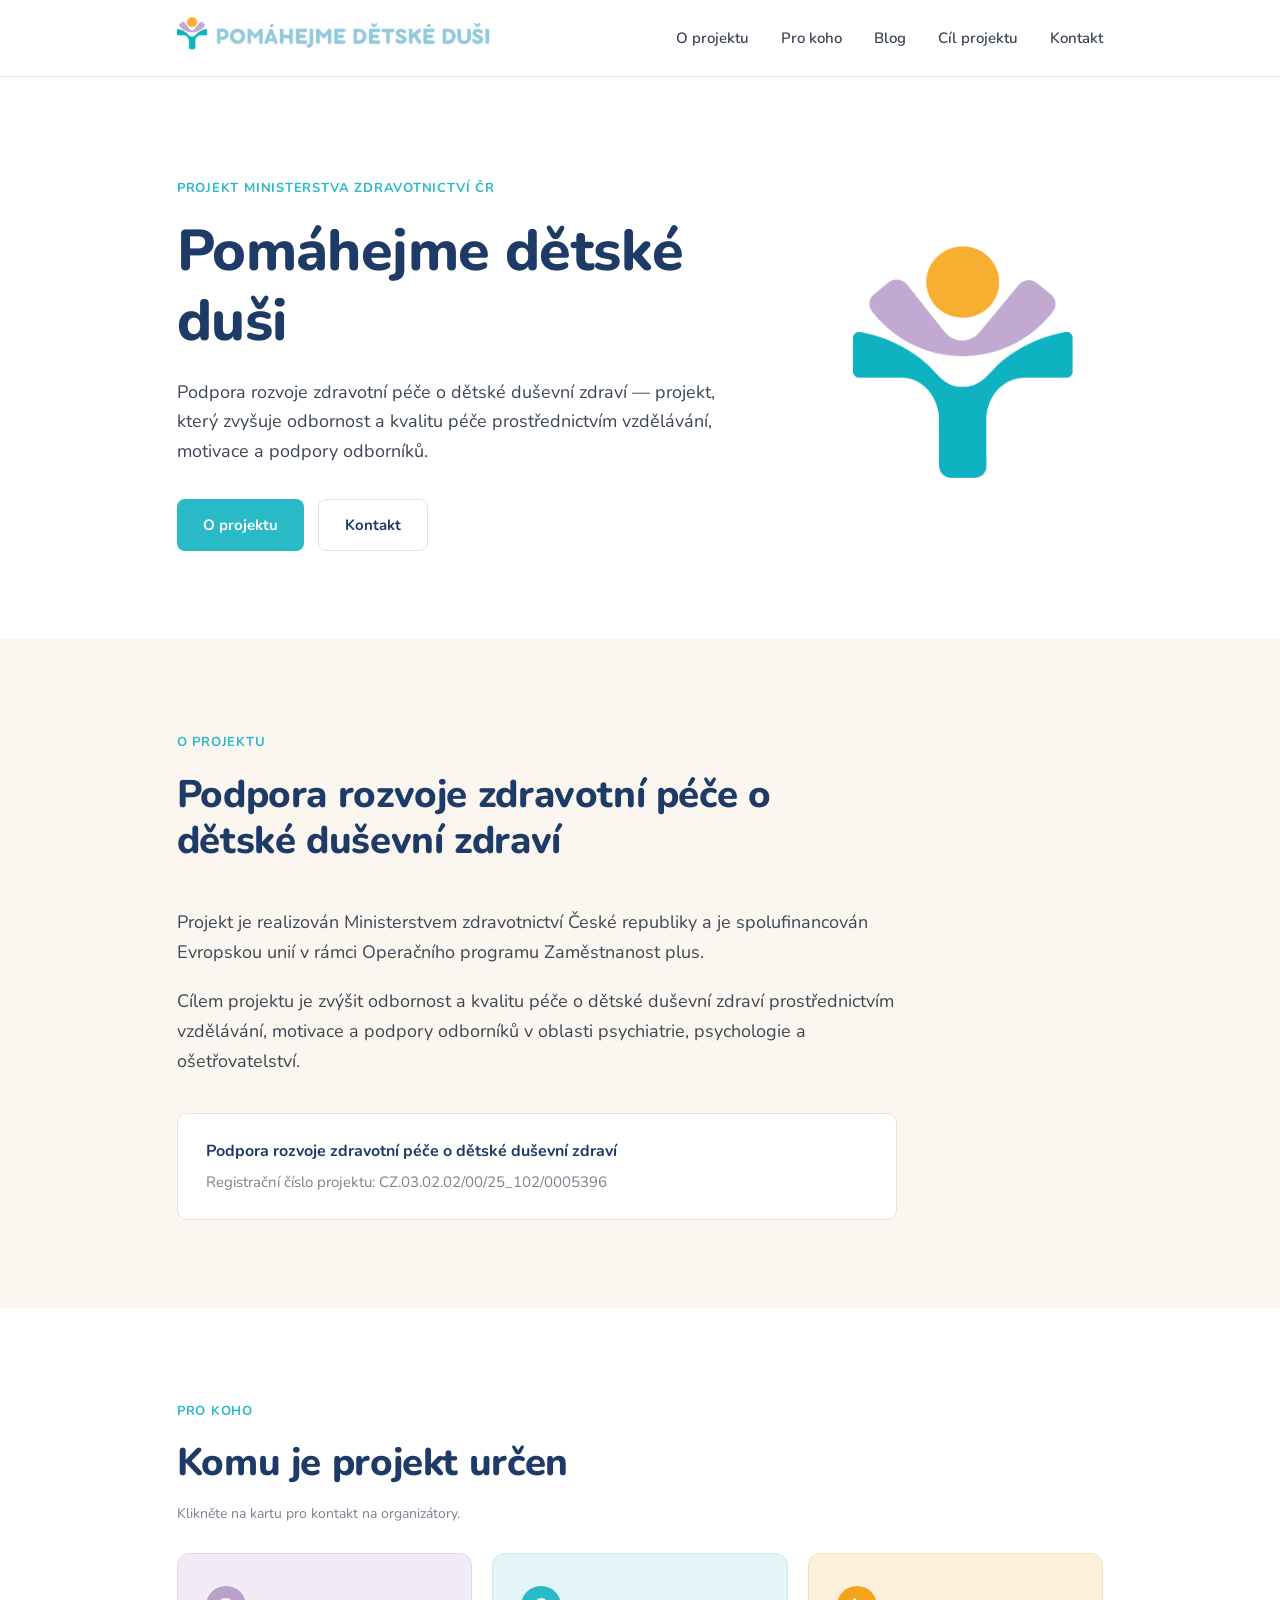
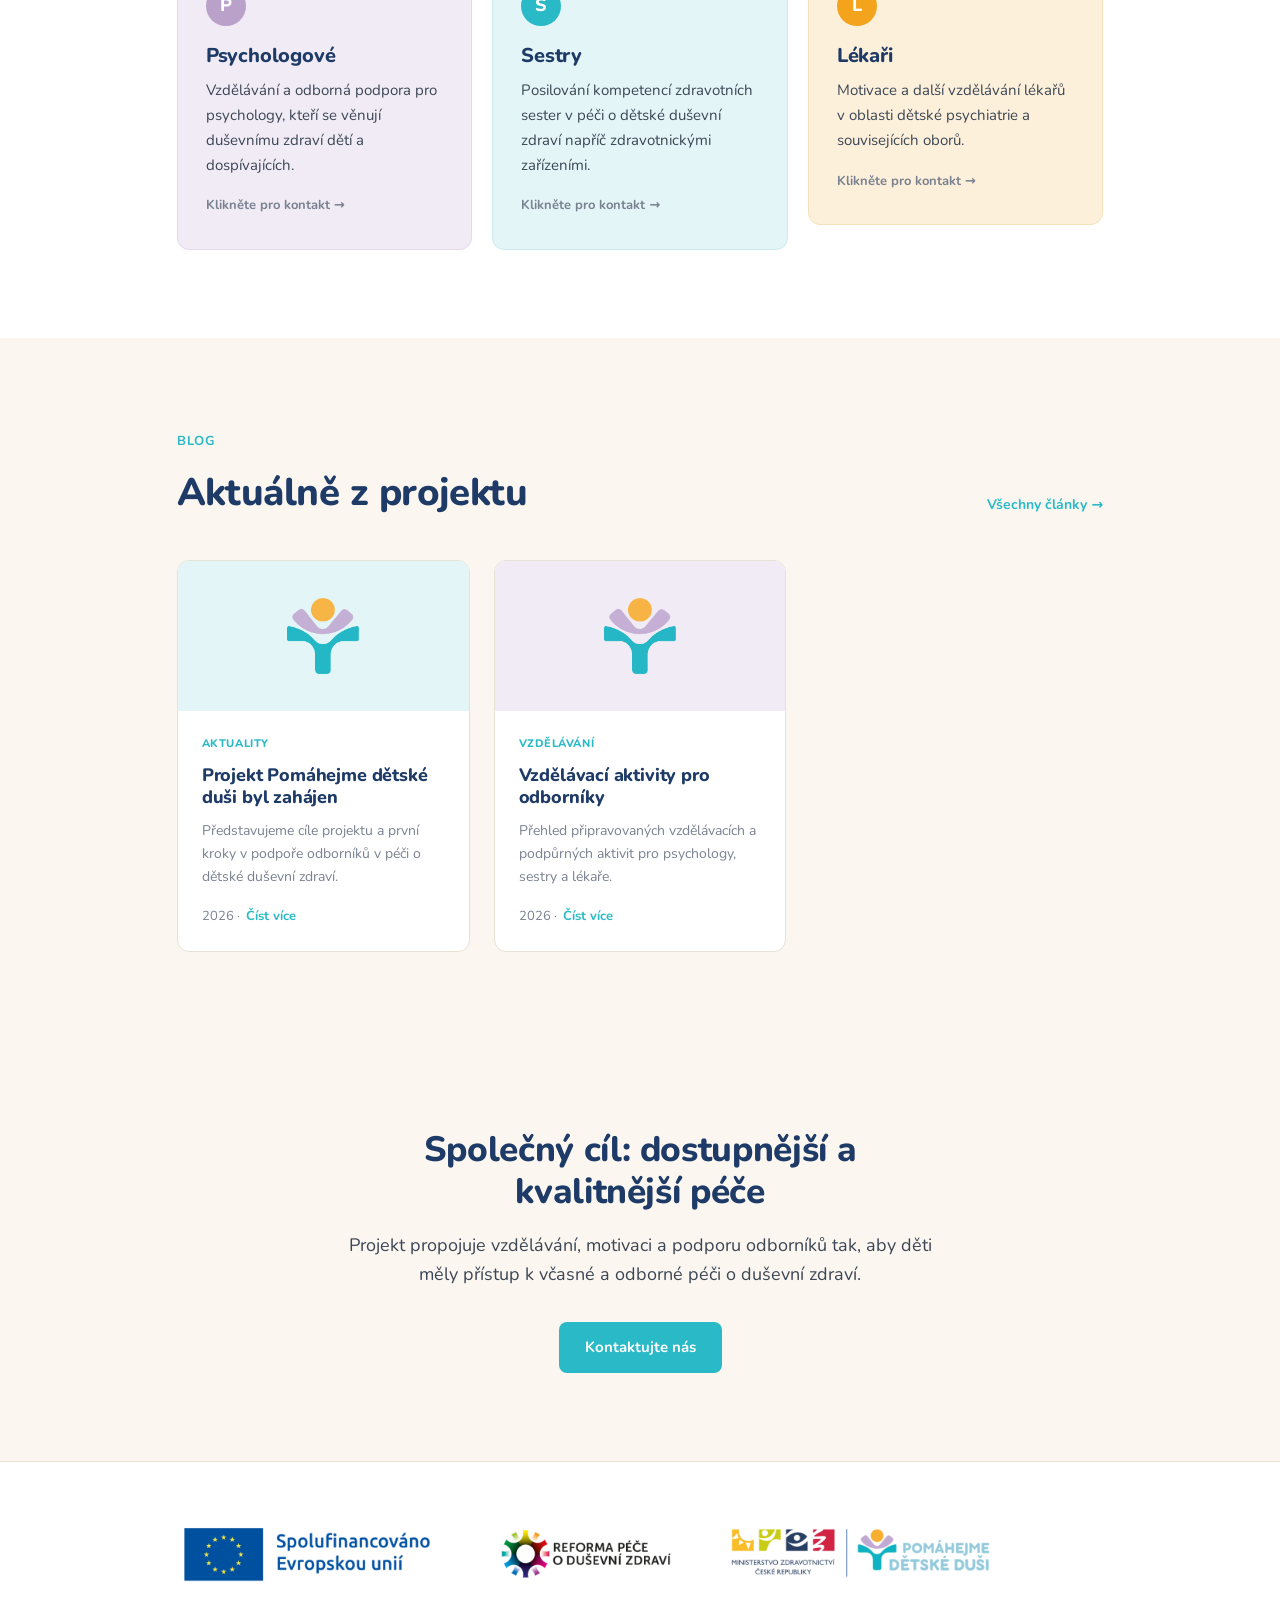
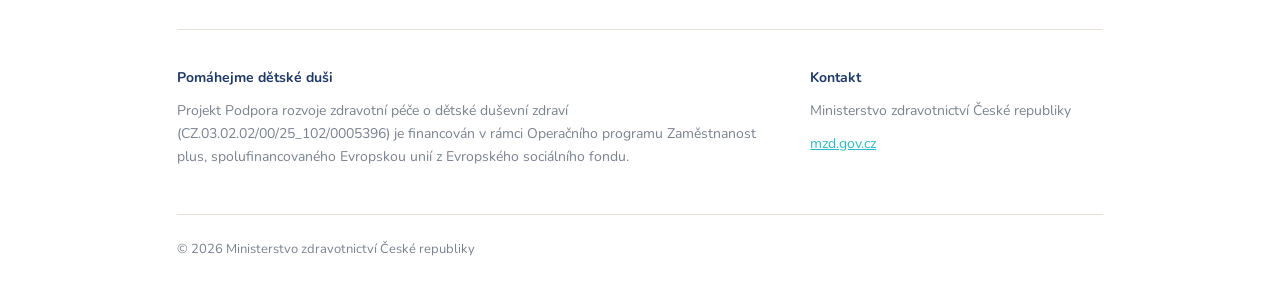
==== index.html @ 215daaee "Add files via upload" ====
<!DOCTYPE html>
<html lang="cs">
<head>
  <meta charset="UTF-8" />
  <meta name="viewport" content="width=device-width, initial-scale=1.0" />
  <title>Pomáhejme dětské duši — Podpora rozvoje zdravotní péče o dětské duševní zdraví</title>
  <meta name="description" content="Projekt Ministerstva zdravotnictví ČR zaměřený na zvýšení odbornosti a kvality péče o dětské duševní zdraví prostřednictvím vzdělávání, motivace a podpory odborníků." />
  <link href="https://fonts.googleapis.com/css2?family=Nunito:wght@400;500;600;700;800&display=swap" rel="stylesheet" />
  <link rel="stylesheet" href="styles.css" />
</head>
<body>

<!-- ── NAV ─────────────────────────────────── -->
<nav>
  <div class="wrap nav-inner">
    <a class="brand" href="#">
      <img class="brand-logo brand-long" src="assets/logo-long.png" alt="Pomáhejme dětské duši" />
      <img class="brand-logo brand-symbol" src="assets/logo-symbol.png" alt="Pomáhejme dětské duši" />
    </a>
    <ul class="nav-links">
      <li><a href="#o-projektu">O projektu</a></li>
      <li><a href="#pro-koho">Pro koho</a></li>
      <li><a href="#blog">Blog</a></li>
      <li><a href="#cil">Cíl projektu</a></li>
      <li><a href="#kontakt">Kontakt</a></li>
    </ul>
  </div>
</nav>

<!-- ── HERO ─────────────────────────────────── -->
<header class="hero">
  <div class="wrap hero-grid">
    <div>
      <span class="kicker">Projekt Ministerstva zdravotnictví ČR</span>
      <h1>Pomáhejme dětské duši</h1>
      <p>
        Podpora rozvoje zdravotní péče o dětské duševní zdraví — projekt,
        který zvyšuje odbornost a kvalitu péče prostřednictvím vzdělávání,
        motivace a podpory odborníků.
      </p>
      <div class="actions">
        <a href="#o-projektu" class="btn btn-primary">O projektu</a>
        <a href="#kontakt" class="btn btn-ghost">Kontakt</a>
      </div>
    </div>
    <div class="hero-mark">
      <img class="hero-logo" src="assets/logo-symbol.png" alt="Pomáhejme dětské duši" />
    </div>
  </div>
</header>

<!-- ── O PROJEKTU ─────────────────────────────────── -->
<section class="about" id="o-projektu">
  <div class="wrap">
    <div class="section-head">
      <span class="kicker">O projektu</span>
      <h2>Podpora rozvoje zdravotní péče o dětské duševní zdraví</h2>
    </div>
    <div class="about-text">
      <p>
        Projekt je realizován Ministerstvem zdravotnictví České republiky
        a je spolufinancován Evropskou unií v rámci Operačního programu
        Zaměstnanost plus.
      </p>
      <p>
        Cílem projektu je zvýšit odbornost a kvalitu péče o dětské duševní
        zdraví prostřednictvím vzdělávání, motivace a podpory odborníků
        v oblasti psychiatrie, psychologie a ošetřovatelství.
      </p>
      <div class="project-meta">
        <strong>Podpora rozvoje zdravotní péče o dětské duševní zdraví</strong>
        Registrační číslo projektu: CZ.03.02.02/00/25_102/0005396
      </div>
    </div>
  </div>
</section>

<!-- ── PRO KOHO ─────────────────────────────────── -->
<section id="pro-koho">
  <div class="wrap">
    <div class="section-head">
      <span class="kicker">Pro koho</span>
      <h2>Komu je projekt určen</h2>
    </div>
    <p class="groups-intro">Klikněte na kartu pro kontakt na organizátory.</p>
    <div class="groups-grid">
      <div class="group-card g-lav" role="button" tabindex="0" aria-pressed="false" aria-label="Psychologové — otočit pro kontakt">
        <div class="flip-inner">
          <div class="flip-face flip-front">
            <div class="group-tag"><span>P</span></div>
            <h3>Psychologové</h3>
            <p>
              Vzdělávání a odborná podpora pro psychology, kteří se věnují
              duševnímu zdraví dětí a dospívajících.
            </p>
            <span class="flip-hint">Klikněte pro kontakt →</span>
          </div>
          <div class="flip-face flip-back">
            <h3>Máte zájem se zapojit?</h3>
            <p>Ozvěte se organizátorům projektu — rádi vám poradíme.</p>
            <a class="btn btn-primary" href="#kontakt">Kontaktovat organizátory</a>
          </div>
        </div>
      </div>
      <div class="group-card g-pet" role="button" tabindex="0" aria-pressed="false" aria-label="Sestry — otočit pro kontakt">
        <div class="flip-inner">
          <div class="flip-face flip-front">
            <div class="group-tag"><span>S</span></div>
            <h3>Sestry</h3>
            <p>
              Posilování kompetencí zdravotních sester v péči o dětské
              duševní zdraví napříč zdravotnickými zařízeními.
            </p>
            <span class="flip-hint">Klikněte pro kontakt →</span>
          </div>
          <div class="flip-face flip-back">
            <h3>Máte zájem se zapojit?</h3>
            <p>Ozvěte se organizátorům projektu — rádi vám poradíme.</p>
            <a class="btn btn-primary" href="#kontakt">Kontaktovat organizátory</a>
          </div>
        </div>
      </div>
      <div class="group-card g-sun" role="button" tabindex="0" aria-pressed="false" aria-label="Lékaři — otočit pro kontakt">
        <div class="flip-inner">
          <div class="flip-face flip-front">
            <div class="group-tag"><span>L</span></div>
            <h3>Lékaři</h3>
            <p>
              Motivace a další vzdělávání lékařů v oblasti dětské
              psychiatrie a souvisejících oborů.
            </p>
            <span class="flip-hint">Klikněte pro kontakt →</span>
          </div>
          <div class="flip-face flip-back">
            <h3>Máte zájem se zapojit?</h3>
            <p>Ozvěte se organizátorům projektu — rádi vám poradíme.</p>
            <a class="btn btn-primary" href="#kontakt">Kontaktovat organizátory</a>
          </div>
        </div>
      </div>
    </div>
  </div>
</section>

<!-- ── BLOG ─────────────────────────────────── -->
<section class="blog" id="blog">
  <div class="wrap">
    <div class="blog-head">
      <div class="section-head">
        <span class="kicker">Blog</span>
        <h2>Aktuálně z projektu</h2>
      </div>
      <a class="blog-all" href="blog.html">Všechny články →</a>
    </div>
    <div class="blog-grid">

      <a class="article" href="blog.html">
        <div class="article-thumb t-pet">
          <img src="assets/logo-symbol.png" alt="" />
        </div>
        <div class="article-body">
          <span class="article-cat">Aktuality</span>
          <h3>Projekt Pomáhejme dětské duši byl zahájen</h3>
          <p>Představujeme cíle projektu a první kroky v podpoře odborníků v péči o dětské duševní zdraví.</p>
          <span class="article-meta">2026 · <span class="article-more">Číst více</span></span>
        </div>
      </a>

      <a class="article" href="blog.html">
        <div class="article-thumb t-lav">
          <img src="assets/logo-symbol.png" alt="" />
        </div>
        <div class="article-body">
          <span class="article-cat">Vzdělávání</span>
          <h3>Vzdělávací aktivity pro odborníky</h3>
          <p>Přehled připravovaných vzdělávacích a podpůrných aktivit pro psychology, sestry a lékaře.</p>
          <span class="article-meta">2026 · <span class="article-more">Číst více</span></span>
        </div>
      </a>

    </div>
  </div>
</section>

<!-- ── CÍL ─────────────────────────────────── -->
<section class="goal" id="cil">
  <div class="wrap goal-inner">
    <h2>Společný cíl: dostupnější a kvalitnější péče</h2>
    <p>
      Projekt propojuje vzdělávání, motivaci a podporu odborníků tak, aby
      děti měly přístup k včasné a odborné péči o duševní zdraví.
    </p>
    <a href="#kontakt" class="btn btn-primary">Kontaktujte nás</a>
  </div>
</section>

<!-- ── FOOTER / POVINNÁ PUBLICITA ─────────────────────────────── -->
<footer id="kontakt">
  <div class="wrap">

    <div class="logo-bar">
      <!-- Oficiální logolišta povinné publicity:
           Spolufinancováno Evropskou unií · Reforma péče o duševní zdraví ·
           Ministerstvo zdravotnictví ČR · Pomáhejme dětské duši -->
      <img src="assets/lista.png"
           alt="Spolufinancováno Evropskou unií · Reforma péče o duševní zdraví · Ministerstvo zdravotnictví České republiky · Pomáhejme dětské duši" />
    </div>

    <div class="footer-cols">
      <div>
        <p><strong>Pomáhejme dětské duši</strong></p>
        <p>
          Projekt Podpora rozvoje zdravotní péče o dětské duševní zdraví
          (CZ.03.02.02/00/25_102/0005396) je financován v rámci Operačního
          programu Zaměstnanost plus, spolufinancovaného Evropskou unií
          z Evropského sociálního fondu.
        </p>
      </div>
      <div>
        <p><strong>Kontakt</strong></p>
        <p>Ministerstvo zdravotnictví České republiky</p>
        <p><a href="https://mzd.gov.cz">mzd.gov.cz</a></p>
      </div>
    </div>

    <div class="footer-bottom">
      © 2026 Ministerstvo zdravotnictví České republiky
    </div>

  </div>
</footer>

<script>
  document.querySelectorAll('.group-card').forEach(function (card) {
    function toggle() {
      var flipped = card.classList.toggle('is-flipped');
      card.setAttribute('aria-pressed', flipped ? 'true' : 'false');
    }
    card.addEventListener('click', function (e) {
      if (e.target.closest('a')) return; // nech odkaz fungovat bez otočení
      toggle();
    });
    card.addEventListener('keydown', function (e) {
      if (e.key === 'Enter' || e.key === ' ') { e.preventDefault(); toggle(); }
    });
  });
</script>

</body>
</html>
---- styles.css ----
/* Barevnost dle logomanuálu projektu Pomáhejme dětské duši */
:root {
  --petrol:      #2AB9C7;  /* RGB 42/185/199 — sestry */
  --petrol-soft: #E3F5F7;
  --lavender:    #B9A1C9;  /* RGB 185/161/201 — psychologové */
  --lavender-soft:#F0EBF4;
  --sun:         #F4A41C;  /* slunce / lékaři */
  --sun-soft:    #FDF0DA;
  --navy:        #1E3A66;  /* nadpisy dle manuálu */
  --text:        #3C4655;
  --text-soft:   #7A8190;
  --cream:       #FBF7F0;
  --white:       #FFFFFF;
  --line:        #E8E2D6;
}

*, *::before, *::after { margin: 0; padding: 0; box-sizing: border-box; }
html { scroll-behavior: smooth; }

body {
  font-family: 'Nunito', system-ui, -apple-system, sans-serif;
  background: var(--white);
  color: var(--text);
  line-height: 1.65;
  font-size: 17px;
  -webkit-font-smoothing: antialiased;
}

h1, h2, h3 { color: var(--navy); line-height: 1.2; letter-spacing: -0.01em; }

.wrap { max-width: 1080px; margin: 0 auto; padding: 0 6%; }
section { padding: 88px 0; }

a { color: var(--petrol); }

/* Logo — oficiální artwork projektu (transparentní PNG v /assets) */
img { display: block; }

/* ───────── NAV ───────── */
nav {
  position: sticky; top: 0; z-index: 50;
  background: rgba(255,255,255,0.95);
  backdrop-filter: blur(8px);
  border-bottom: 1px solid var(--line);
}
.nav-inner {
  display: flex; align-items: center; justify-content: space-between;
  height: 76px;
}
.brand { display: flex; align-items: center; text-decoration: none; }
.brand-logo { height: 42px; width: auto; }
.brand-symbol { display: none; }
.nav-links { display: flex; align-items: center; gap: 32px; list-style: none; }
.nav-links a {
  text-decoration: none; font-size: 15px; font-weight: 600;
  color: var(--text); transition: color 0.15s; white-space: nowrap;
}
.nav-links a:hover { color: var(--petrol); }
.nav-links a.is-active { color: var(--petrol); }

/* ───────── HERO ───────── */
.hero { padding: 96px 0 88px; }
.hero-grid {
  display: grid; grid-template-columns: 1fr 280px;
  gap: 64px; align-items: center;
}
.kicker {
  display: inline-block; font-size: 13px; font-weight: 700;
  letter-spacing: 0.06em; text-transform: uppercase;
  color: var(--petrol); margin-bottom: 18px;
}
.hero h1 {
  font-size: clamp(2.4rem, 5vw, 3.6rem);
  font-weight: 800; margin-bottom: 22px;
}
.hero p {
  font-size: 18px; color: var(--text);
  max-width: 560px; margin-bottom: 32px;
}
.actions { display: flex; gap: 14px; flex-wrap: wrap; }
.btn {
  display: inline-flex; align-items: center; gap: 8px;
  padding: 13px 26px; border-radius: 8px;
  font-size: 15px; font-weight: 700; text-decoration: none;
  transition: background 0.15s, border-color 0.15s, color 0.15s;
}
.btn-primary { background: var(--petrol); color: var(--white); }
.btn-primary:hover { background: #21A2AF; }
.btn-ghost { border: 1.5px solid var(--line); color: var(--navy); }
.btn-ghost:hover { border-color: var(--petrol); color: var(--petrol); }
.hero-mark { display: flex; justify-content: center; }
.hero-logo { width: 220px; height: auto; }

/* ───────── O PROJEKTU ───────── */
.about { background: var(--cream); }
.section-head { max-width: 640px; margin-bottom: 44px; }
.section-head .kicker { color: var(--petrol); }
.section-head h2 { font-size: clamp(1.8rem, 3.4vw, 2.4rem); font-weight: 800; }
.about-text { max-width: 720px; }
.about-text p { margin-bottom: 20px; font-size: 18px; }
.project-meta {
  margin-top: 36px; padding: 24px 28px;
  background: var(--white); border: 1px solid var(--line);
  border-radius: 10px; font-size: 15px; color: var(--text-soft);
}
.project-meta strong { color: var(--navy); display: block; margin-bottom: 6px; font-size: 16px; }

/* ───────── PRO KOHO (otáčecí karty) ───────── */
.groups-grid {
  display: grid; grid-template-columns: repeat(3, 1fr); gap: 20px;
}
.group-card {
  perspective: 1200px; cursor: pointer;
  border-radius: 12px; outline: none;
}
.group-card:focus-visible { box-shadow: 0 0 0 3px rgba(42,185,199,0.55); }
.flip-inner {
  display: grid; transform-style: preserve-3d;
  transition: transform 0.55s cubic-bezier(.2,.75,.25,1);
}
.group-card.is-flipped .flip-inner { transform: rotateY(180deg); }
.flip-face {
  grid-area: 1 / 1; border-radius: 12px;
  padding: 32px 28px; border: 1px solid var(--line);
  display: flex; flex-direction: column;
  backface-visibility: hidden; -webkit-backface-visibility: hidden;
}
.flip-back { transform: rotateY(180deg); justify-content: center; gap: 14px; }
.g-lav .flip-face { background: var(--lavender-soft); border-color: #E3D8EC; }
.g-pet .flip-face { background: var(--petrol-soft);   border-color: #CDEBEF; }
.g-sun .flip-face { background: var(--sun-soft);       border-color: #F6E0BC; }
.group-tag {
  width: 40px; height: 40px; border-radius: 50%;
  display: flex; align-items: center; justify-content: center;
  margin-bottom: 18px;
}
.g-lav .group-tag { background: var(--lavender); }
.g-pet .group-tag { background: var(--petrol); }
.g-sun .group-tag { background: var(--sun); }
.group-tag span { color: var(--white); font-weight: 800; font-size: 18px; }
.group-card h3 { font-size: 20px; font-weight: 800; margin-bottom: 10px; }
.group-card p { font-size: 15px; color: var(--text); }
.flip-hint {
  margin-top: auto; padding-top: 18px;
  font-size: 13px; font-weight: 700; color: var(--text-soft);
}
.flip-back p { margin-bottom: 4px; }
.flip-back .btn { align-self: flex-start; }
.groups-intro { font-size: 14px; color: var(--text-soft); margin: -28px 0 28px; }
@media (prefers-reduced-motion: reduce) {
  .flip-inner { transition: none; }
}

/* ───────── BLOG ───────── */
.blog { background: var(--cream); }
.blog-head {
  display: flex; align-items: flex-end; justify-content: space-between;
  gap: 20px; flex-wrap: wrap; margin-bottom: 44px;
}
.blog-head .section-head { margin-bottom: 0; }
.blog-all {
  font-size: 14px; font-weight: 700; color: var(--petrol);
  text-decoration: none; white-space: nowrap;
}
.blog-all:hover { text-decoration: underline; }
.blog-grid {
  display: grid; gap: 24px;
  grid-template-columns: repeat(auto-fill, minmax(290px, 1fr));
}
.article {
  display: flex; flex-direction: column;
  background: var(--white); border: 1px solid var(--line);
  border-radius: 12px; overflow: hidden;
  text-decoration: none; color: inherit;
  transition: transform 0.18s, box-shadow 0.18s;
}
.article:hover { transform: translateY(-4px); box-shadow: 0 12px 30px rgba(30,58,102,0.10); }
.article-thumb {
  height: 150px; display: flex; align-items: center; justify-content: center;
}
.article-thumb.t-lav { background: var(--lavender-soft); }
.article-thumb.t-pet { background: var(--petrol-soft); }
.article-thumb.t-sun { background: var(--sun-soft); }
.article-thumb img { height: 76px; width: auto; opacity: 0.9; }
.article-body { padding: 24px; display: flex; flex-direction: column; flex: 1; }
.article-cat {
  align-self: flex-start; font-size: 11px; font-weight: 800;
  letter-spacing: 0.05em; text-transform: uppercase;
  color: var(--petrol); margin-bottom: 12px;
}
.article h3 { font-size: 18px; font-weight: 800; margin-bottom: 10px; }
.article p { font-size: 14px; color: var(--text-soft); margin-bottom: 18px; }
.article-meta {
  margin-top: auto; font-size: 13px; color: var(--text-soft);
  display: flex; align-items: center; gap: 6px;
}
.article-more { color: var(--petrol); font-weight: 700; }

/* ───────── PAGE HEADER (samostatné stránky, např. blog) ───────── */
.page-head { background: var(--cream); border-bottom: 1px solid var(--line); }
.page-head .wrap { padding-top: 72px; padding-bottom: 56px; }
.page-head h1 { font-size: clamp(2rem, 4vw, 3rem); font-weight: 800; margin-bottom: 14px; }
.page-head p { font-size: 18px; color: var(--text-soft); max-width: 620px; }
.back-link {
  display: inline-block; margin-bottom: 28px;
  font-size: 14px; font-weight: 700; color: var(--petrol); text-decoration: none;
}
.back-link:hover { text-decoration: underline; }
.blog-list { background: var(--white); }

/* ───────── CÍL / CTA ───────── */
.goal { background: var(--cream); }
.goal-inner {
  max-width: 760px; margin: 0 auto; text-align: center;
}
.goal-inner h2 { font-size: clamp(1.7rem, 3vw, 2.2rem); font-weight: 800; margin-bottom: 18px; }
.goal-inner p { font-size: 18px; color: var(--text); margin-bottom: 32px; }

/* ───────── FOOTER ───────── */
footer {
  background: var(--white);
  border-top: 1px solid var(--line);
  padding: 56px 0 40px;
}
/* Povinná publicita — oficiální logolišta projektu (Lišta.png) */
.logo-bar {
  padding-bottom: 40px;
  border-bottom: 1px solid var(--line); margin-bottom: 36px;
}
.logo-bar img { width: 100%; max-width: 820px; height: auto; }
.footer-cols {
  display: grid; grid-template-columns: 2fr 1fr; gap: 48px;
  font-size: 14px; color: var(--text-soft);
}
.footer-cols strong { color: var(--navy); }
.footer-cols p { margin-bottom: 10px; }
.footer-bottom {
  margin-top: 36px; padding-top: 24px;
  border-top: 1px solid var(--line);
  font-size: 13px; color: var(--text-soft);
}

/* ───────── RESPONSIVE ───────── */
@media (max-width: 900px) {
  .brand-long { display: none; }
  .brand-symbol { display: block; height: 40px; }
}
@media (max-width: 860px) {
  .nav-links { gap: 20px; }
  .hero-grid { grid-template-columns: 1fr; gap: 40px; }
  .hero-mark { order: -1; }
  .hero-logo { width: 150px; }
  .groups-grid { grid-template-columns: 1fr; }
  .footer-cols { grid-template-columns: 1fr; gap: 28px; }
}
@media (max-width: 560px) {
  .nav-links { display: none; }
  section { padding: 64px 0; }
}
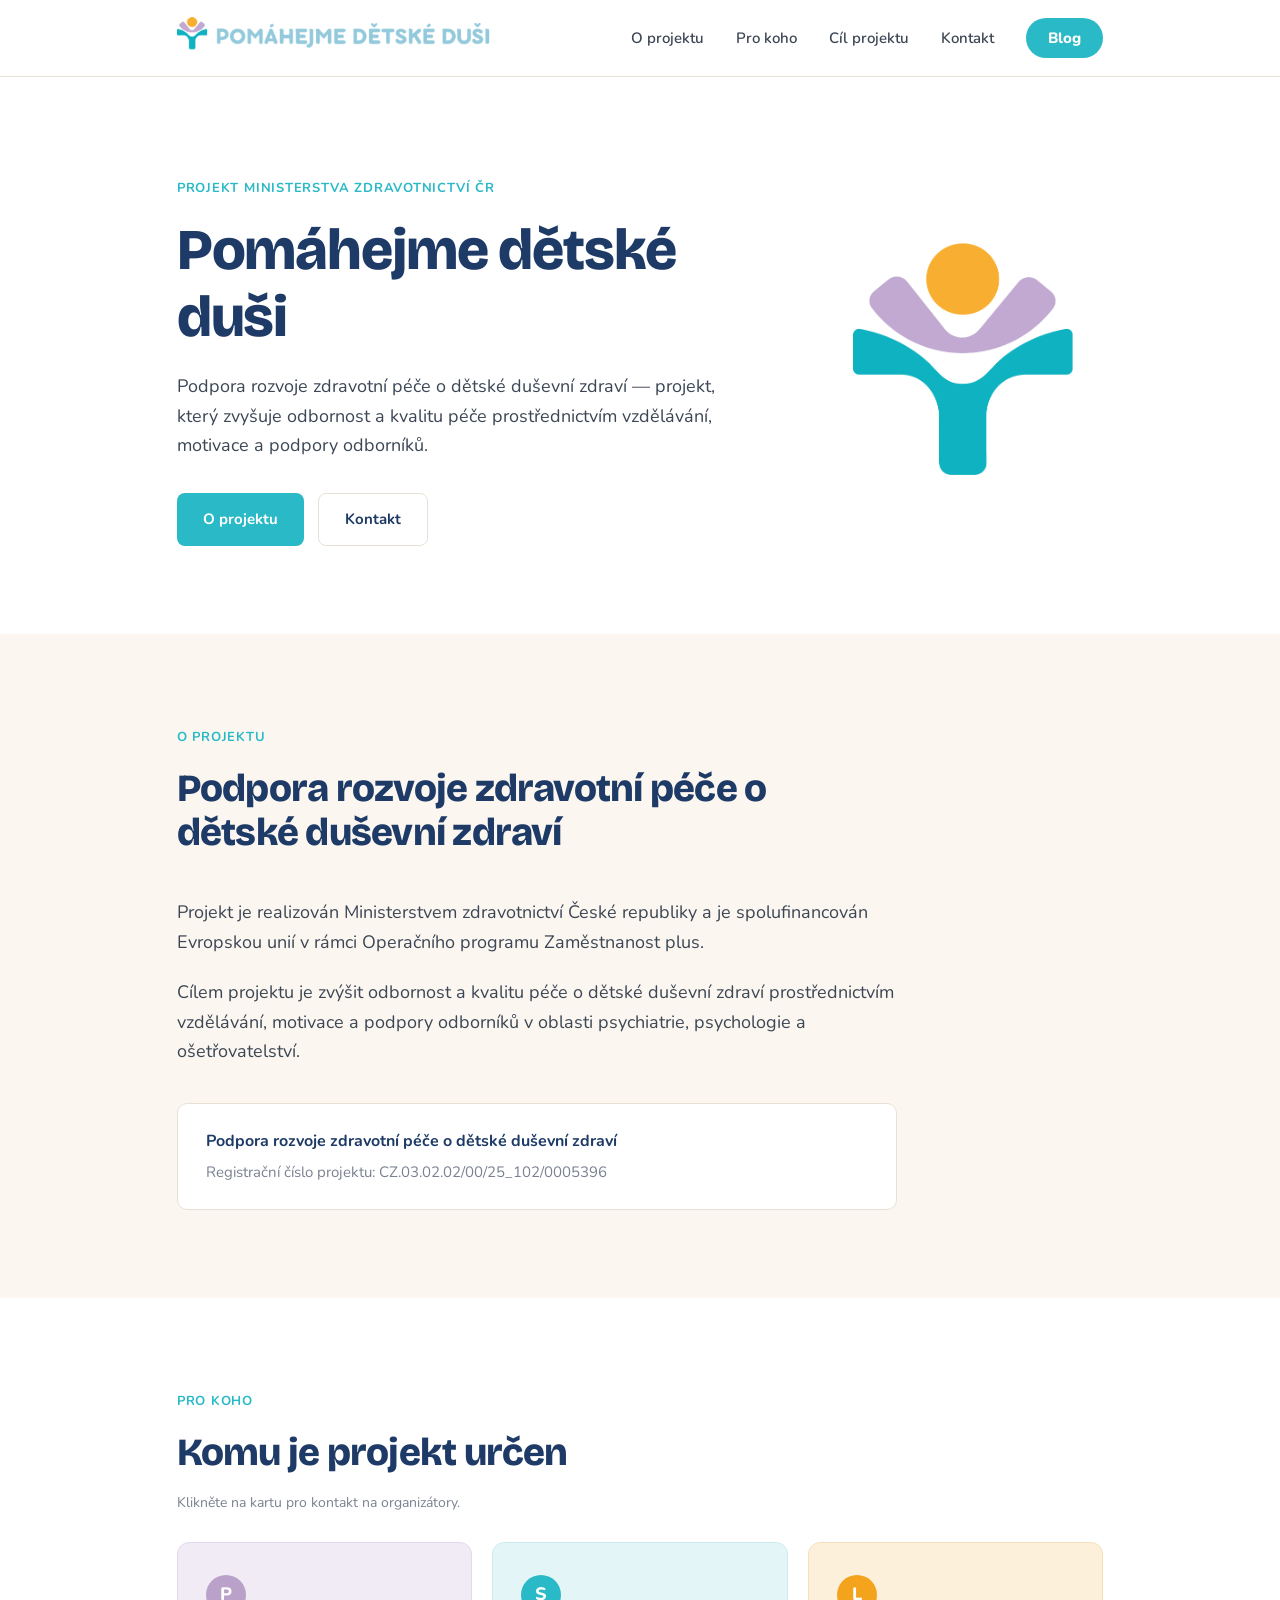
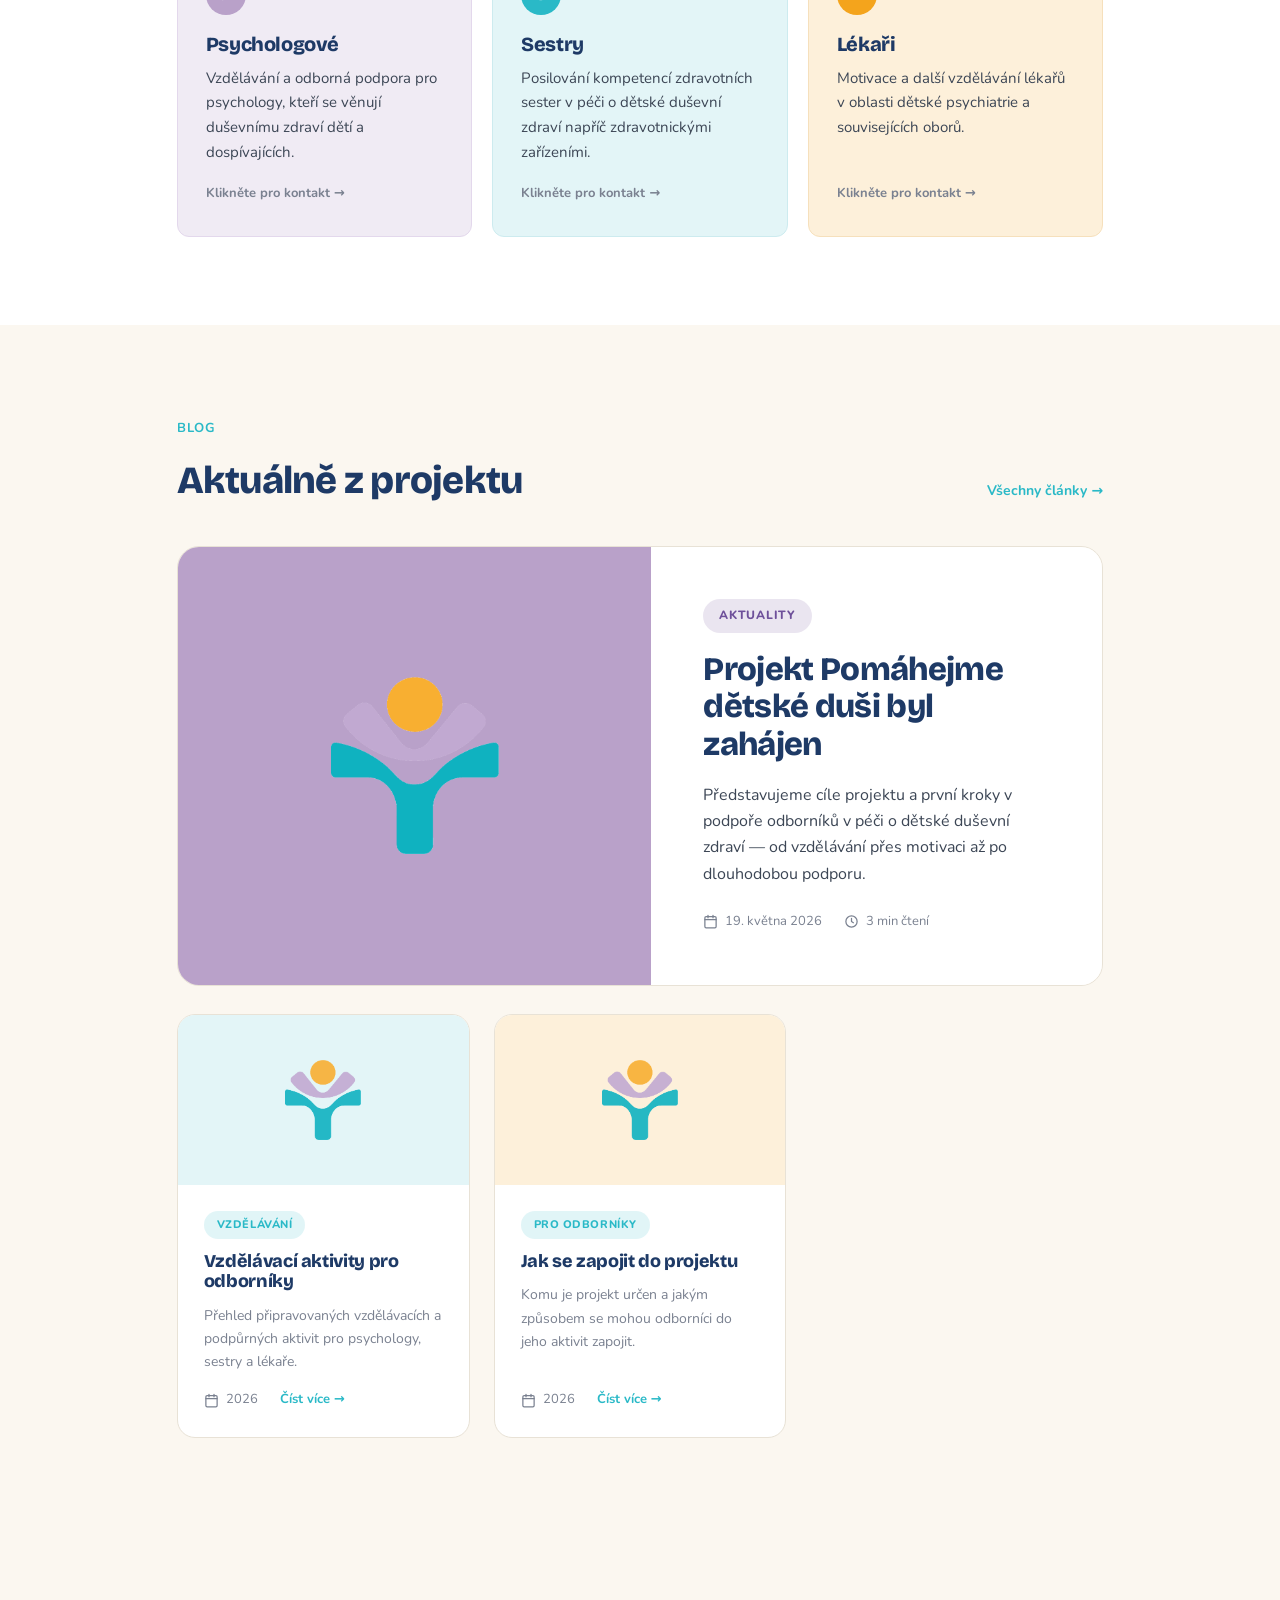
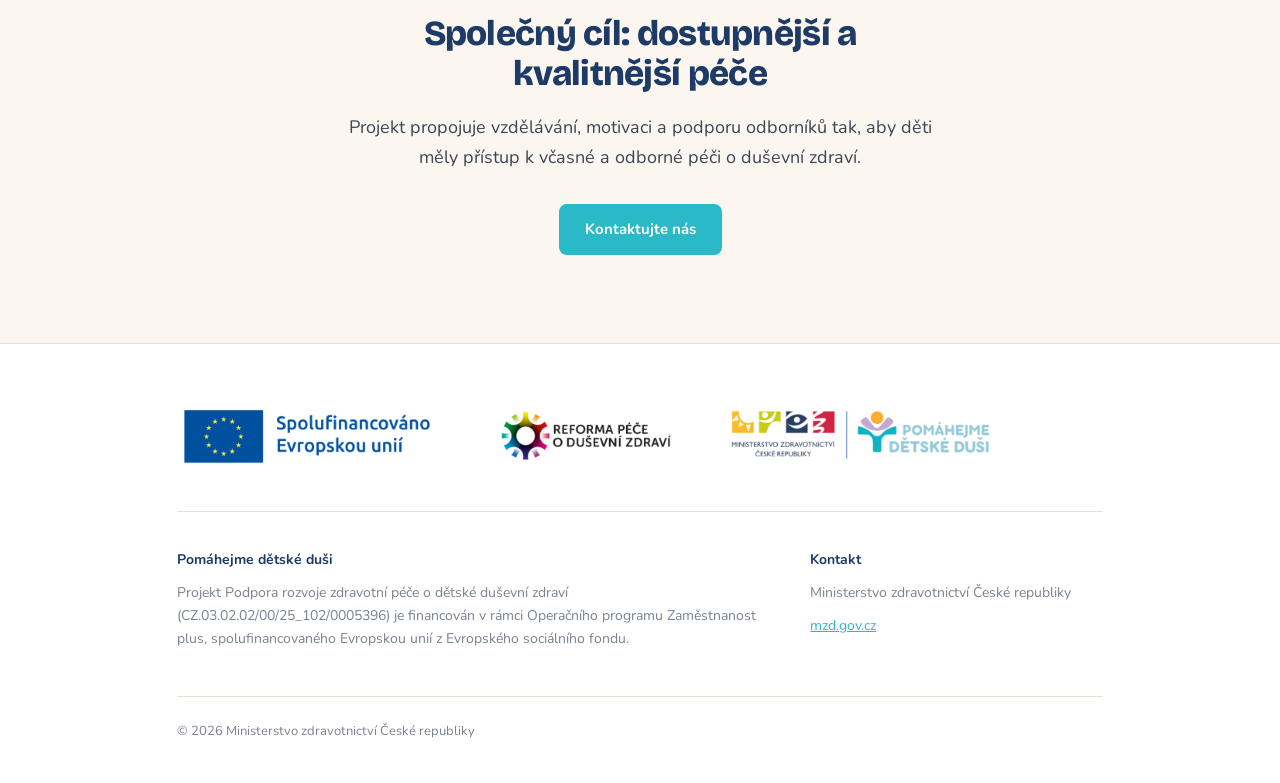
==== commit 2cf49739: "Add files via upload" ====
--- a/index.html
+++ b/index.html
@@ -5,7 +5,7 @@
   <meta name="viewport" content="width=device-width, initial-scale=1.0" />
   <title>Pomáhejme dětské duši — Podpora rozvoje zdravotní péče o dětské duševní zdraví</title>
   <meta name="description" content="Projekt Ministerstva zdravotnictví ČR zaměřený na zvýšení odbornosti a kvality péče o dětské duševní zdraví prostřednictvím vzdělávání, motivace a podpory odborníků." />
-  <link href="https://fonts.googleapis.com/css2?family=Nunito:wght@400;500;600;700;800&display=swap" rel="stylesheet" />
+  <link href="https://fonts.googleapis.com/css2?family=Bricolage+Grotesque:opsz,wght@12..96,600;12..96,700;12..96,800&family=Nunito:wght@400;500;600;700;800&display=swap" rel="stylesheet" />
   <link rel="stylesheet" href="styles.css" />
 </head>
 <body>
@@ -20,9 +20,9 @@
     <ul class="nav-links">
       <li><a href="#o-projektu">O projektu</a></li>
       <li><a href="#pro-koho">Pro koho</a></li>
-      <li><a href="#blog">Blog</a></li>
       <li><a href="#cil">Cíl projektu</a></li>
       <li><a href="#kontakt">Kontakt</a></li>
+      <li class="nav-cta"><a href="blog.html">Blog</a></li>
     </ul>
   </div>
 </nav>
@@ -146,35 +146,72 @@
 <section class="blog" id="blog">
   <div class="wrap">
     <div class="blog-head">
-      <div class="section-head">
+      <a class="section-head blog-head-link" href="blog.html">
         <span class="kicker">Blog</span>
         <h2>Aktuálně z projektu</h2>
-      </div>
+      </a>
       <a class="blog-all" href="blog.html">Všechny články →</a>
     </div>
+    <a class="blog-featured bf-lav" href="blog.html">
+      <div class="blog-featured-visual">
+        <img src="assets/logo-symbol.png" alt="" />
+      </div>
+      <div class="blog-featured-body">
+        <span class="pill">Aktuality</span>
+        <h2>Projekt Pomáhejme dětské duši byl zahájen</h2>
+        <p>
+          Představujeme cíle projektu a první kroky v podpoře odborníků
+          v péči o dětské duševní zdraví — od vzdělávání přes motivaci
+          až po dlouhodobou podporu.
+        </p>
+        <span class="blog-meta">
+          <span>
+            <svg viewBox="0 0 24 24"><rect x="3" y="4" width="18" height="18" rx="2"/><path d="M3 9h18M8 2v4M16 2v4"/></svg>
+            19. května 2026
+          </span>
+          <span>
+            <svg viewBox="0 0 24 24"><circle cx="12" cy="12" r="9"/><path d="M12 7v5l3 2"/></svg>
+            3 min čtení
+          </span>
+        </span>
+      </div>
+    </a>
+
     <div class="blog-grid">
 
       <a class="article" href="blog.html">
         <div class="article-thumb t-pet">
-          <img src="assets/logo-symbol.png" alt="" />
-        </div>
-        <div class="article-body">
-          <span class="article-cat">Aktuality</span>
-          <h3>Projekt Pomáhejme dětské duši byl zahájen</h3>
-          <p>Představujeme cíle projektu a první kroky v podpoře odborníků v péči o dětské duševní zdraví.</p>
-          <span class="article-meta">2026 · <span class="article-more">Číst více</span></span>
-        </div>
-      </a>
-
-      <a class="article" href="blog.html">
-        <div class="article-thumb t-lav">
           <img src="assets/logo-symbol.png" alt="" />
         </div>
         <div class="article-body">
           <span class="article-cat">Vzdělávání</span>
           <h3>Vzdělávací aktivity pro odborníky</h3>
           <p>Přehled připravovaných vzdělávacích a podpůrných aktivit pro psychology, sestry a lékaře.</p>
-          <span class="article-meta">2026 · <span class="article-more">Číst více</span></span>
+          <span class="blog-meta">
+            <span>
+              <svg viewBox="0 0 24 24"><rect x="3" y="4" width="18" height="18" rx="2"/><path d="M3 9h18M8 2v4M16 2v4"/></svg>
+              2026
+            </span>
+            <span class="article-more">Číst více →</span>
+          </span>
+        </div>
+      </a>
+
+      <a class="article" href="blog.html">
+        <div class="article-thumb t-sun">
+          <img src="assets/logo-symbol.png" alt="" />
+        </div>
+        <div class="article-body">
+          <span class="article-cat">Pro odborníky</span>
+          <h3>Jak se zapojit do projektu</h3>
+          <p>Komu je projekt určen a jakým způsobem se mohou odborníci do jeho aktivit zapojit.</p>
+          <span class="blog-meta">
+            <span>
+              <svg viewBox="0 0 24 24"><rect x="3" y="4" width="18" height="18" rx="2"/><path d="M3 9h18M8 2v4M16 2v4"/></svg>
+              2026
+            </span>
+            <span class="article-more">Číst více →</span>
+          </span>
         </div>
       </a>
 
--- a/styles.css
+++ b/styles.css
@@ -26,7 +26,10 @@
   -webkit-font-smoothing: antialiased;
 }
 
-h1, h2, h3 { color: var(--navy); line-height: 1.2; letter-spacing: -0.01em; }
+h1, h2, h3 {
+  font-family: 'Bricolage Grotesque', 'Nunito', system-ui, sans-serif;
+  color: var(--navy); line-height: 1.15; letter-spacing: -0.02em;
+}
 
 .wrap { max-width: 1080px; margin: 0 auto; padding: 0 6%; }
 section { padding: 88px 0; }
@@ -57,6 +60,16 @@
 }
 .nav-links a:hover { color: var(--petrol); }
 .nav-links a.is-active { color: var(--petrol); }
+.nav-links .nav-cta a,
+.nav-links a.nav-cta {
+  color: var(--white); background: var(--petrol);
+  padding: 10px 22px; border-radius: 999px;
+  font-weight: 800; transition: background 0.15s, transform 0.15s;
+}
+.nav-links .nav-cta a:hover,
+.nav-links a.nav-cta:hover {
+  color: var(--white); background: #21A2AF; transform: translateY(-1px);
+}
 
 /* ───────── HERO ───────── */
 .hero { padding: 96px 0 88px; }
@@ -110,11 +123,13 @@
   display: grid; grid-template-columns: repeat(3, 1fr); gap: 20px;
 }
 .group-card {
+  display: flex;
   perspective: 1200px; cursor: pointer;
   border-radius: 12px; outline: none;
 }
 .group-card:focus-visible { box-shadow: 0 0 0 3px rgba(42,185,199,0.55); }
 .flip-inner {
+  flex: 1;
   display: grid; transform-style: preserve-3d;
   transition: transform 0.55s cubic-bezier(.2,.75,.25,1);
 }
@@ -158,11 +173,60 @@
   gap: 20px; flex-wrap: wrap; margin-bottom: 44px;
 }
 .blog-head .section-head { margin-bottom: 0; }
+a.blog-head-link { text-decoration: none; color: inherit; display: block; }
+a.blog-head-link:hover h2 { color: var(--petrol); }
 .blog-all {
   font-size: 14px; font-weight: 700; color: var(--petrol);
   text-decoration: none; white-space: nowrap;
 }
 .blog-all:hover { text-decoration: underline; }
+/* společný „pill“ štítek kategorie */
+.pill {
+  align-self: flex-start; display: inline-block;
+  font-size: 12px; font-weight: 800; letter-spacing: 0.06em;
+  text-transform: uppercase; padding: 7px 16px; border-radius: 999px;
+  background: rgba(42,185,199,0.16); color: var(--petrol);
+}
+
+/* meta řádek (datum · doba čtení) */
+.blog-meta {
+  display: flex; flex-wrap: wrap; gap: 22px;
+  font-size: 13px; color: var(--text-soft);
+}
+.blog-meta span { display: inline-flex; align-items: center; gap: 7px; }
+.blog-meta svg {
+  width: 15px; height: 15px; stroke: currentColor;
+  fill: none; stroke-width: 2; stroke-linecap: round; stroke-linejoin: round;
+}
+
+/* hlavní (featured) článek */
+.blog-featured {
+  display: grid; grid-template-columns: 1.05fr 1fr;
+  border-radius: 22px; overflow: hidden; margin-bottom: 28px;
+  text-decoration: none; color: inherit; border: 1px solid var(--line);
+  transition: transform 0.2s, box-shadow 0.2s;
+}
+.blog-featured:hover { transform: translateY(-4px); box-shadow: 0 18px 44px rgba(30,58,102,0.12); }
+.blog-featured-visual {
+  display: flex; align-items: center; justify-content: center;
+  min-height: 340px; padding: 48px; background: var(--lavender-soft);
+}
+.blog-featured-visual img { width: 168px; height: auto; }
+.blog-featured-body {
+  padding: 52px 52px; display: flex; flex-direction: column;
+  gap: 18px; background: var(--white);
+}
+.blog-featured-body h2 {
+  font-size: clamp(1.5rem, 2.7vw, 2.05rem); font-weight: 800;
+}
+.blog-featured-body > p { font-size: 16px; color: var(--text); }
+.blog-featured .blog-meta { margin-top: 6px; }
+.bf-lav .blog-featured-visual { background: var(--lavender); }
+.bf-lav .pill { background: rgba(123,94,160,0.16); color: #6E509A; }
+.bf-pet .blog-featured-visual { background: var(--petrol); }
+.bf-sun .blog-featured-visual { background: var(--sun); }
+
+/* mřížka menších článků */
 .blog-grid {
   display: grid; gap: 24px;
   grid-template-columns: repeat(auto-fill, minmax(290px, 1fr));
@@ -170,31 +234,36 @@
 .article {
   display: flex; flex-direction: column;
   background: var(--white); border: 1px solid var(--line);
-  border-radius: 12px; overflow: hidden;
+  border-radius: 18px; overflow: hidden;
   text-decoration: none; color: inherit;
   transition: transform 0.18s, box-shadow 0.18s;
 }
 .article:hover { transform: translateY(-4px); box-shadow: 0 12px 30px rgba(30,58,102,0.10); }
 .article-thumb {
-  height: 150px; display: flex; align-items: center; justify-content: center;
+  height: 170px; display: flex; align-items: center; justify-content: center;
 }
 .article-thumb.t-lav { background: var(--lavender-soft); }
 .article-thumb.t-pet { background: var(--petrol-soft); }
 .article-thumb.t-sun { background: var(--sun-soft); }
-.article-thumb img { height: 76px; width: auto; opacity: 0.9; }
-.article-body { padding: 24px; display: flex; flex-direction: column; flex: 1; }
+.article-thumb img { height: 80px; width: auto; opacity: 0.9; }
+.article-body { padding: 26px; display: flex; flex-direction: column; flex: 1; gap: 12px; }
 .article-cat {
   align-self: flex-start; font-size: 11px; font-weight: 800;
   letter-spacing: 0.05em; text-transform: uppercase;
-  color: var(--petrol); margin-bottom: 12px;
-}
-.article h3 { font-size: 18px; font-weight: 800; margin-bottom: 10px; }
-.article p { font-size: 14px; color: var(--text-soft); margin-bottom: 18px; }
-.article-meta {
-  margin-top: auto; font-size: 13px; color: var(--text-soft);
-  display: flex; align-items: center; gap: 6px;
-}
+  padding: 5px 13px; border-radius: 999px;
+  background: rgba(42,185,199,0.14); color: var(--petrol);
+}
+.article h3 { font-size: 18px; font-weight: 800; }
+.article p { font-size: 14px; color: var(--text-soft); }
+.article .blog-meta { margin-top: auto; padding-top: 4px; }
 .article-more { color: var(--petrol); font-weight: 700; }
+
+/* responzivita blogu */
+@media (max-width: 820px) {
+  .blog-featured { grid-template-columns: 1fr; }
+  .blog-featured-visual { min-height: 200px; padding: 36px; }
+  .blog-featured-body { padding: 36px 28px; }
+}
 
 /* ───────── PAGE HEADER (samostatné stránky, např. blog) ───────── */
 .page-head { background: var(--cream); border-bottom: 1px solid var(--line); }
